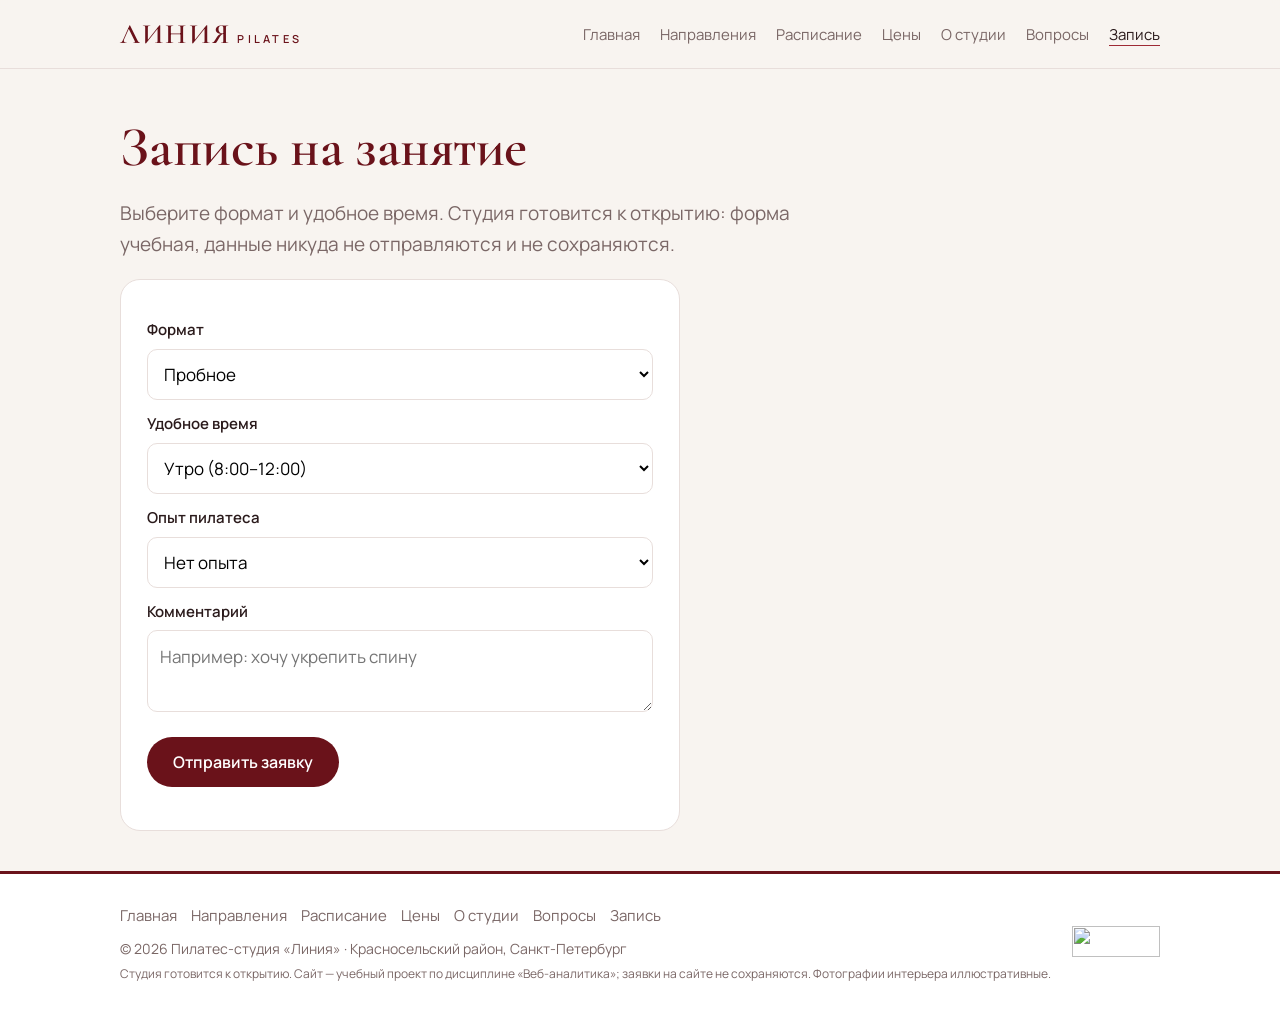
==== booking.html @ c415c810 "Фото зала и раздевалки на главной и в «О студии» Co-Authored-By: Claude Opus 5.5 <noreply@anthropic." ====
<!doctype html>
<html lang="ru">
<head>
<meta charset="utf-8">
<meta name="viewport" content="width=device-width, initial-scale=1">
<title>Запись — пилатес-студия «Линия», Красносельский район</title>
<meta name="description" content="Запись на пробное занятие и абонементы в пилатес-студию «Линия».">
<link rel="icon" href="favicon.svg" type="image/svg+xml">
<link rel="stylesheet" href="style.css">
<!-- Sber Ads (Top100): вставьте ID проекта в build.py -->
<!-- MyTracker: вставьте ID счётчика в build.py -->
</head>
<body id="p-booking" data-tmr="MYTRACKER_COUNTER_ID">
<header class="top"><div class="wrap">
<a class="logo" href="index.html" data-block="logo">ЛИНИЯ<small>pilates</small></a>
<nav data-block="menu"><a href="index.html">Главная</a><a href="classes.html">Направления</a><a href="schedule.html">Расписание</a><a href="prices.html">Цены</a><a href="studio.html">О студии</a><a href="faq.html">Вопросы</a><a href="booking.html" class=on>Запись</a></nav>
</div></header>
<main class="wrap page">

<h1>Запись на занятие</h1>
<p class="lead">Выберите формат и удобное время. Студия готовится к открытию: форма учебная, данные никуда не отправляются и не сохраняются.</p>
<form id="booking" class="fb" action="thanks.html" method="get" data-block="booking-form">
<label for="format">Формат</label>
<select id="format" name="format"><option>Пробное</option><option>Группа</option><option>Вводный курс</option><option>Персональная</option><option>Дуэт</option><option>Абонемент 8</option></select>
<label for="time">Удобное время</label>
<select id="time" name="time"><option>Утро (8:00–12:00)</option><option>Вечер (18:30–21:00)</option><option>Выходные</option></select>
<label for="level">Опыт пилатеса</label>
<select id="level" name="level"><option>Нет опыта</option><option>Занималась на коврике</option><option>Занималась на реформере</option></select>
<label for="msg">Комментарий</label>
<textarea id="msg" name="m" placeholder="Например: хочу укрепить спину"></textarea>
<p><button class="btn" type="submit" id="btn-send">Отправить заявку</button></p>
</form>

</main>
<footer><div class="wrap">
<div><nav data-block="footer-menu"><a href="index.html">Главная</a><a href="classes.html">Направления</a><a href="schedule.html">Расписание</a><a href="prices.html">Цены</a><a href="studio.html">О студии</a><a href="faq.html">Вопросы</a><a href="booking.html">Запись</a></nav>
<div style="margin-top:8px">© 2026 Пилатес-студия «Линия» · Красносельский район, Санкт-Петербург</div>
<div style="font-size:12px;margin-top:4px">Студия готовится к открытию. Сайт — учебный проект по дисциплине «Веб-аналитика»; заявки на сайте не сохраняются. Фотографии интерьера иллюстративные.</div></div>
<div class="counters" data-block="counters"><!--LiveInternet counter--><a href="https://www.liveinternet.ru/click" target="_blank"><img id="licnt" width="88" height="31" style="border:0" title="LiveInternet: показано число просмотров за 24 часа, посетителей за 24 часа и за сегодня" src="[data-uri]" alt=""/></a><script>(function(d,s){d.getElementById("licnt").src=
"https://counter.yadro.ru/hit?t14.6;r"+escape(d.referrer)+
((typeof(s)=="undefined")?"":";s"+s.width+"*"+s.height+"*"+
(s.colorDepth?s.colorDepth:s.pixelDepth))+";u"+escape(d.URL)+
";h"+escape(d.title.substring(0,150))+";"+Math.random()})
(document,screen)</script><!--/LiveInternet--></div>
</div></footer>
<script src="main.js"></script>
</body>
</html>
---- style.css ----
@font-face{font-family:"Manrope";font-style:normal;font-weight:400;font-display:swap;src:url(fonts/manrope-cyrillic-400-normal.woff2) format("woff2");unicode-range:U+0301,U+0400-045F,U+0490-0491,U+04B0-04B1,U+2116}
@font-face{font-family:"Manrope";font-style:normal;font-weight:400;font-display:swap;src:url(fonts/manrope-latin-400-normal.woff2) format("woff2");unicode-range:U+0000-00FF,U+0131,U+0152-0153,U+02BB-02BC,U+02C6,U+02DA,U+02DC,U+2000-206F,U+20AC,U+2122,U+2191,U+2193,U+2212,U+2215,U+FEFF,U+FFFD}
@font-face{font-family:"Manrope";font-style:normal;font-weight:600;font-display:swap;src:url(fonts/manrope-cyrillic-600-normal.woff2) format("woff2");unicode-range:U+0301,U+0400-045F,U+0490-0491,U+04B0-04B1,U+2116}
@font-face{font-family:"Manrope";font-style:normal;font-weight:600;font-display:swap;src:url(fonts/manrope-latin-600-normal.woff2) format("woff2");unicode-range:U+0000-00FF,U+0131,U+0152-0153,U+02BB-02BC,U+02C6,U+02DA,U+02DC,U+2000-206F,U+20AC,U+2122,U+2191,U+2193,U+2212,U+2215,U+FEFF,U+FFFD}
@font-face{font-family:"Manrope";font-style:normal;font-weight:700;font-display:swap;src:url(fonts/manrope-cyrillic-700-normal.woff2) format("woff2");unicode-range:U+0301,U+0400-045F,U+0490-0491,U+04B0-04B1,U+2116}
@font-face{font-family:"Manrope";font-style:normal;font-weight:700;font-display:swap;src:url(fonts/manrope-latin-700-normal.woff2) format("woff2");unicode-range:U+0000-00FF,U+0131,U+0152-0153,U+02BB-02BC,U+02C6,U+02DA,U+02DC,U+2000-206F,U+20AC,U+2122,U+2191,U+2193,U+2212,U+2215,U+FEFF,U+FFFD}
@font-face{font-family:"Cormorant Garamond";font-style:normal;font-weight:500;font-display:swap;src:url(fonts/cormorant-garamond-cyrillic-500-normal.woff2) format("woff2");unicode-range:U+0301,U+0400-045F,U+0490-0491,U+04B0-04B1,U+2116}
@font-face{font-family:"Cormorant Garamond";font-style:normal;font-weight:500;font-display:swap;src:url(fonts/cormorant-garamond-latin-500-normal.woff2) format("woff2");unicode-range:U+0000-00FF,U+0131,U+0152-0153,U+02BB-02BC,U+02C6,U+02DA,U+02DC,U+2000-206F,U+20AC,U+2122,U+2191,U+2193,U+2212,U+2215,U+FEFF,U+FFFD}
@font-face{font-family:"Cormorant Garamond";font-style:normal;font-weight:600;font-display:swap;src:url(fonts/cormorant-garamond-cyrillic-600-normal.woff2) format("woff2");unicode-range:U+0301,U+0400-045F,U+0490-0491,U+04B0-04B1,U+2116}
@font-face{font-family:"Cormorant Garamond";font-style:normal;font-weight:600;font-display:swap;src:url(fonts/cormorant-garamond-latin-600-normal.woff2) format("woff2");unicode-range:U+0000-00FF,U+0131,U+0152-0153,U+02BB-02BC,U+02C6,U+02DA,U+02DC,U+2000-206F,U+20AC,U+2122,U+2191,U+2193,U+2212,U+2215,U+FEFF,U+FFFD}
:root{--ink:#2a1a1b;--muted:#7a6766;--bg:#f8f4f0;--card:#ffffff;--line:#e8dedb;--sage:#8e2230;--sage-d:#6a121a;--clay:#9e2a35;--soft:#f1e6e3;--silver:#bdb9b3}
*{box-sizing:border-box}
html{scroll-behavior:smooth}
body{margin:0;font:17px/1.65 "Manrope",system-ui,-apple-system,"Segoe UI",Roboto,Arial,sans-serif;color:var(--ink);background:var(--bg)}
h1,h2,h3{font-family:"Cormorant Garamond",Georgia,serif;font-weight:600;color:var(--sage-d);letter-spacing:-.01em;line-height:1.1}
a{color:var(--sage-d)}
.wrap{max-width:1080px;margin:0 auto;padding:0 20px}
header.top{background:rgba(248,244,240,.94);backdrop-filter:blur(6px);border-bottom:1px solid var(--line);position:sticky;top:0;z-index:5}
header.top .wrap{display:flex;align-items:center;justify-content:space-between;gap:14px;min-height:68px;flex-wrap:wrap}
.logo{font-family:"Cormorant Garamond",Georgia,serif;font-size:28px;font-weight:600;color:var(--sage-d);text-decoration:none;letter-spacing:.08em}
.logo small{font-family:"Manrope",sans-serif;font-size:11px;letter-spacing:.3em;color:var(--sage-d);margin-left:6px;text-transform:uppercase}
nav a{color:var(--muted);text-decoration:none;margin-left:20px;font-size:15px;white-space:nowrap}
nav a.on,nav a:hover{color:var(--ink)}
nav a.on{border-bottom:1.5px solid var(--clay)}
.btn{display:inline-block;background:var(--sage-d);color:#fff;text-decoration:none;font-weight:600;padding:14px 26px;border-radius:999px;border:0;font:600 16px "Manrope",sans-serif;cursor:pointer}
.btn:hover{background:#8e2230}
.btn.ghost{background:transparent;color:var(--ink);border:1.5px solid var(--ink)}
.hero{display:grid;grid-template-columns:1.1fr .9fr;gap:40px;align-items:center;padding:64px 0 56px}
.hero h1{font-size:clamp(40px,6vw,68px);margin:0 0 18px}
.hero p{font-size:19px;color:var(--muted);margin:0 0 30px;max-width:520px}
.hero .ctas{display:flex;gap:12px;flex-wrap:wrap}
.art{background:var(--soft);border:1px solid var(--line);border-radius:200px 200px 24px 24px;aspect-ratio:4/5;display:flex;align-items:flex-end;justify-content:center;overflow:hidden}
.art svg{width:100%;height:auto}
.eyebrow{font-size:12px;letter-spacing:.24em;text-transform:uppercase;color:var(--clay);font-weight:700;margin-bottom:12px;display:block}
section{padding:24px 0 40px}
section h2{font-size:clamp(30px,4vw,44px);margin:0 0 20px}
.grid{display:grid;grid-template-columns:repeat(auto-fit,minmax(230px,1fr));gap:18px}
.card{background:var(--card);border:1px solid var(--line);border-radius:20px;padding:26px}
.card h3{font-size:26px;margin:0 0 8px}
.card p{color:var(--muted);margin:0 0 10px;font-size:15.5px}
.card .meta{font-size:13px;color:var(--sage-d);font-weight:700;letter-spacing:.04em}
.price{font-family:"Cormorant Garamond",serif;font-size:40px;font-weight:600;margin:6px 0}
.card.feat{background:var(--sage-d);color:#fff;border-color:var(--sage-d)}.card.feat h3,.card.feat .price{color:#fff}
.card.feat p,.card.feat .meta{color:#f3dcdc}
.page h1{font-size:clamp(38px,5vw,56px);margin:48px 0 10px}
.lead{font-size:19px;color:var(--muted);max-width:720px}
table.sch{width:100%;border-collapse:collapse;background:var(--card);border-radius:16px;overflow:hidden;font-size:15px}
.tablewrap{overflow-x:auto;margin:24px 0}
table.sch th,table.sch td{padding:12px 14px;border-bottom:1px solid var(--line);text-align:left;white-space:nowrap}
table.sch th{background:var(--sage-d);color:#fff;font-weight:600}
.tag{display:inline-block;padding:2px 10px;border-radius:999px;background:var(--soft);font-size:13px}
details{background:var(--card);border:1px solid var(--line);border-radius:14px;padding:16px 20px;margin-bottom:10px}
summary{font-weight:700;cursor:pointer}
details p{color:var(--muted);margin:10px 0 0}
form.fb{background:var(--card);border:1px solid var(--line);border-radius:20px;padding:26px;max-width:560px}
form.fb label{display:block;font-weight:600;margin:12px 0 6px;font-size:15px}
form.fb input,form.fb select,form.fb textarea{width:100%;padding:12px;border:1px solid var(--line);border-radius:10px;font:inherit;background:#fff}
.note{background:var(--soft);border-radius:14px;padding:16px 20px;margin:20px 0;color:var(--muted);font-size:15px}
.steps{counter-reset:s;display:grid;grid-template-columns:repeat(auto-fit,minmax(220px,1fr));gap:18px}
.steps div{counter-increment:s;background:var(--card);border:1px solid var(--line);border-radius:20px;padding:24px}
.steps div::before{content:"0" counter(s);font-family:"Cormorant Garamond",serif;font-size:40px;color:var(--clay);display:block}
footer{border-top:3px solid var(--sage-d);background:#fff;padding:30px 0;color:var(--muted);font-size:14px;margin-top:40px}
footer .wrap{display:flex;justify-content:space-between;align-items:center;gap:16px;flex-wrap:wrap}
footer nav a{margin:0 14px 0 0}
@media(max-width:760px){.hero{grid-template-columns:1fr;padding-top:36px}.art{max-width:360px}header.top nav{display:flex;flex-wrap:wrap;gap:4px 14px;padding-bottom:10px}nav a{margin:0}header.top{position:static}}
.steps h3{font-size:28px;margin:6px 0 6px}.steps p{color:var(--muted);margin:0}
/* анимации */
.reveal{opacity:0;transform:translateY(24px);transition:opacity .8s ease,transform .8s ease}
.reveal.in{opacity:1;transform:none}
.card,.steps div,details{transition:transform .35s ease,box-shadow .35s ease,border-color .35s ease}
.card:hover,.steps div:hover{transform:translateY(-4px);box-shadow:0 14px 34px -18px rgba(106,18,26,.35);border-color:#d9c4c1}
.btn{transition:background .25s ease,transform .25s ease}
.btn:hover{transform:translateY(-1px)}
.hero h1,.hero p,.hero .ctas,.hero .eyebrow{animation:rise .9s ease both}
.hero p{animation-delay:.12s}.hero .ctas{animation-delay:.24s}
.art{animation:rise 1.1s .1s ease both}
@keyframes rise{from{opacity:0;transform:translateY(18px)}to{opacity:1;transform:none}}
@media (prefers-reduced-motion:reduce){.reveal,.hero *,.art{animation:none!important;transition:none!important;opacity:1!important;transform:none!important}}

.art.photo{aspect-ratio:4/4.6;align-items:stretch}
.art.photo img{width:100%;height:100%;object-fit:cover;object-position:42% 60%;display:block}
.gallery{display:grid;grid-template-columns:2fr 1fr;gap:18px;margin:28px 0 36px}
.gallery figure{margin:0;border-radius:20px;overflow:hidden;background:var(--soft);position:relative}
.gallery img{width:100%;height:100%;max-height:460px;object-fit:cover;display:block;transition:transform .8s ease}
.gallery figure:hover img{transform:scale(1.03)}
.gallery figcaption{position:absolute;left:14px;bottom:12px;background:rgba(255,255,255,.88);color:var(--sage-d);font-size:13px;font-weight:700;padding:4px 12px;border-radius:999px}
@media(max-width:760px){.gallery{grid-template-columns:1fr}}
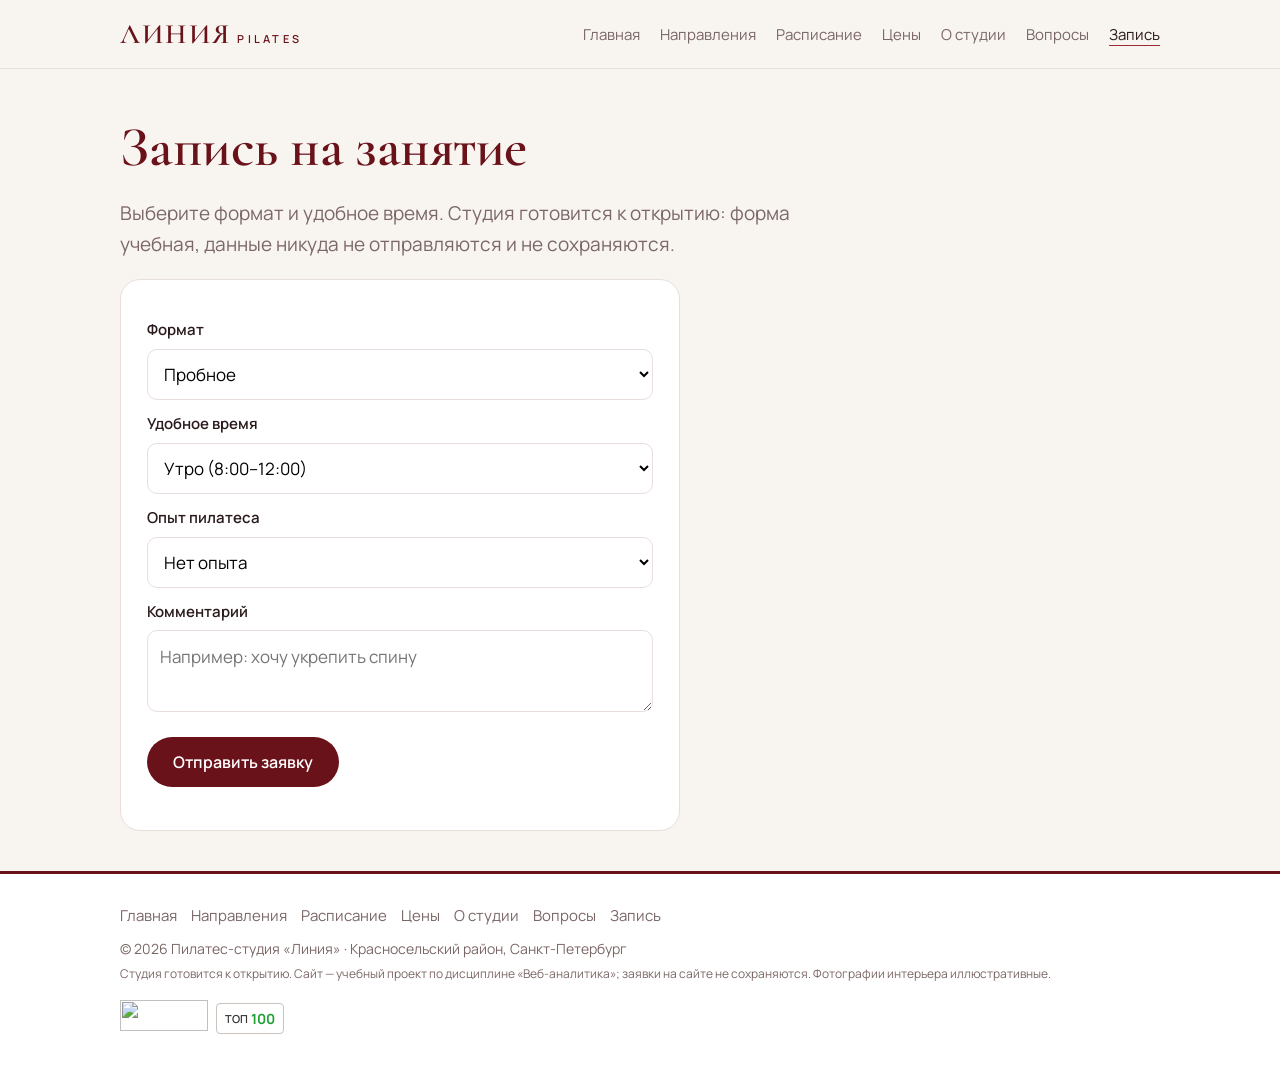
==== commit 6764a22b: "Кнопка рейтинга Топ-100 в подвале Co-Authored-By: Claude Opus 5.5 <noreply@anthropic.com> Claude-Ses" ====
--- a/booking.html
+++ b/booking.html
@@ -7,10 +7,44 @@
 <meta name="description" content="Запись на пробное занятие и абонементы в пилатес-студию «Линия».">
 <link rel="icon" href="favicon.svg" type="image/svg+xml">
 <link rel="stylesheet" href="style.css">
-<!-- Sber Ads (Top100): вставьте ID проекта в build.py -->
-<!-- MyTracker: вставьте ID счётчика в build.py -->
+<!-- Top100 (Kraken) Counter / Sber Ads -->
+<script>
+(function (w, d, c) {
+(w[c] = w[c] || []).push(function() {
+    var options = {
+        project: 7753235,
+        attributes_dataset: [ "block" ],
+        trackHashes: true,
+        user_id: null,
+    };
+    try { w.top100Counter = new top100(options); } catch(e) { }
+});
+var n = d.getElementsByTagName("script")[0],
+s = d.createElement("script"),
+f = function () { n.parentNode.insertBefore(s, n); };
+s.type = "text/javascript"; s.async = true;
+s.src = (d.location.protocol == "https:" ? "https:" : "http:") + "//st.top100.ru/top100/top100.js";
+if (w.opera == "[object Opera]") { d.addEventListener("DOMContentLoaded", f, false); } else { f(); }
+})(window, document, "_top100q");
+</script>
+<noscript><img src="//counter.rambler.ru/top100.cnt?pid=7753235" alt="Топ-100" style="position:absolute;left:-9999px"></noscript>
+<!-- END Top100 (Kraken) Counter -->
+<!-- Top.Mail.Ru / MyTracker counter -->
+<script>
+var _tmr = window._tmr || (window._tmr = []);
+_tmr.push({id: "3808235", type: "pageView", start: (new Date()).getTime()});
+(function (d, w, id) {
+  if (d.getElementById(id)) return;
+  var ts = d.createElement("script"); ts.type = "text/javascript"; ts.async = true; ts.id = id;
+  ts.src = "https://top-fwz1.mail.ru/js/code.js";
+  var f = function () {var s = d.getElementsByTagName("script")[0]; s.parentNode.insertBefore(ts, s);};
+  if (w.opera == "[object Opera]") { d.addEventListener("DOMContentLoaded", f, false); } else { f(); }
+})(document, window, "tmr-code");
+</script>
+<noscript><div><img src="https://top-fwz1.mail.ru/counter?id=3808235;js=na" style="position:absolute;left:-9999px;" alt="Top.Mail.Ru"></div></noscript>
+<!-- /Top.Mail.Ru / MyTracker counter -->
 </head>
-<body id="p-booking" data-tmr="MYTRACKER_COUNTER_ID">
+<body id="p-booking" data-tmr="3808235">
 <header class="top"><div class="wrap">
 <a class="logo" href="index.html" data-block="logo">ЛИНИЯ<small>pilates</small></a>
 <nav data-block="menu"><a href="index.html">Главная</a><a href="classes.html">Направления</a><a href="schedule.html">Расписание</a><a href="prices.html">Цены</a><a href="studio.html">О студии</a><a href="faq.html">Вопросы</a><a href="booking.html" class=on>Запись</a></nav>
@@ -41,7 +75,7 @@
 ((typeof(s)=="undefined")?"":";s"+s.width+"*"+s.height+"*"+
 (s.colorDepth?s.colorDepth:s.pixelDepth))+";u"+escape(d.URL)+
 ";h"+escape(d.title.substring(0,150))+";"+Math.random()})
-(document,screen)</script><!--/LiveInternet--></div>
+(document,screen)</script><!--/LiveInternet--><a class="top100-badge" href="https://top100.rambler.ru/" target="_blank" rel="noopener" title="Рейтинг Топ-100 — Статистика от SberAds"><span>ТОП</span><b>100</b></a></div>
 </div></footer>
 <script src="main.js"></script>
 </body>
--- a/style.css
+++ b/style.css
@@ -85,3 +85,8 @@
 .gallery figure:hover img{transform:scale(1.03)}
 .gallery figcaption{position:absolute;left:14px;bottom:12px;background:rgba(255,255,255,.88);color:var(--sage-d);font-size:13px;font-weight:700;padding:4px 12px;border-radius:999px}
 @media(max-width:760px){.gallery{grid-template-columns:1fr}}
+
+.counters{display:flex;gap:8px;align-items:center}
+.top100-badge{display:inline-flex;align-items:center;gap:3px;height:31px;padding:0 8px;border:1px solid #c9c2bd;border-radius:4px;background:#fff;text-decoration:none;font:700 11px/1 "Manrope",Arial,sans-serif;color:#21a038}
+.top100-badge span{color:#333;font-weight:600}
+.top100-badge b{color:#21a038;font-size:14px}
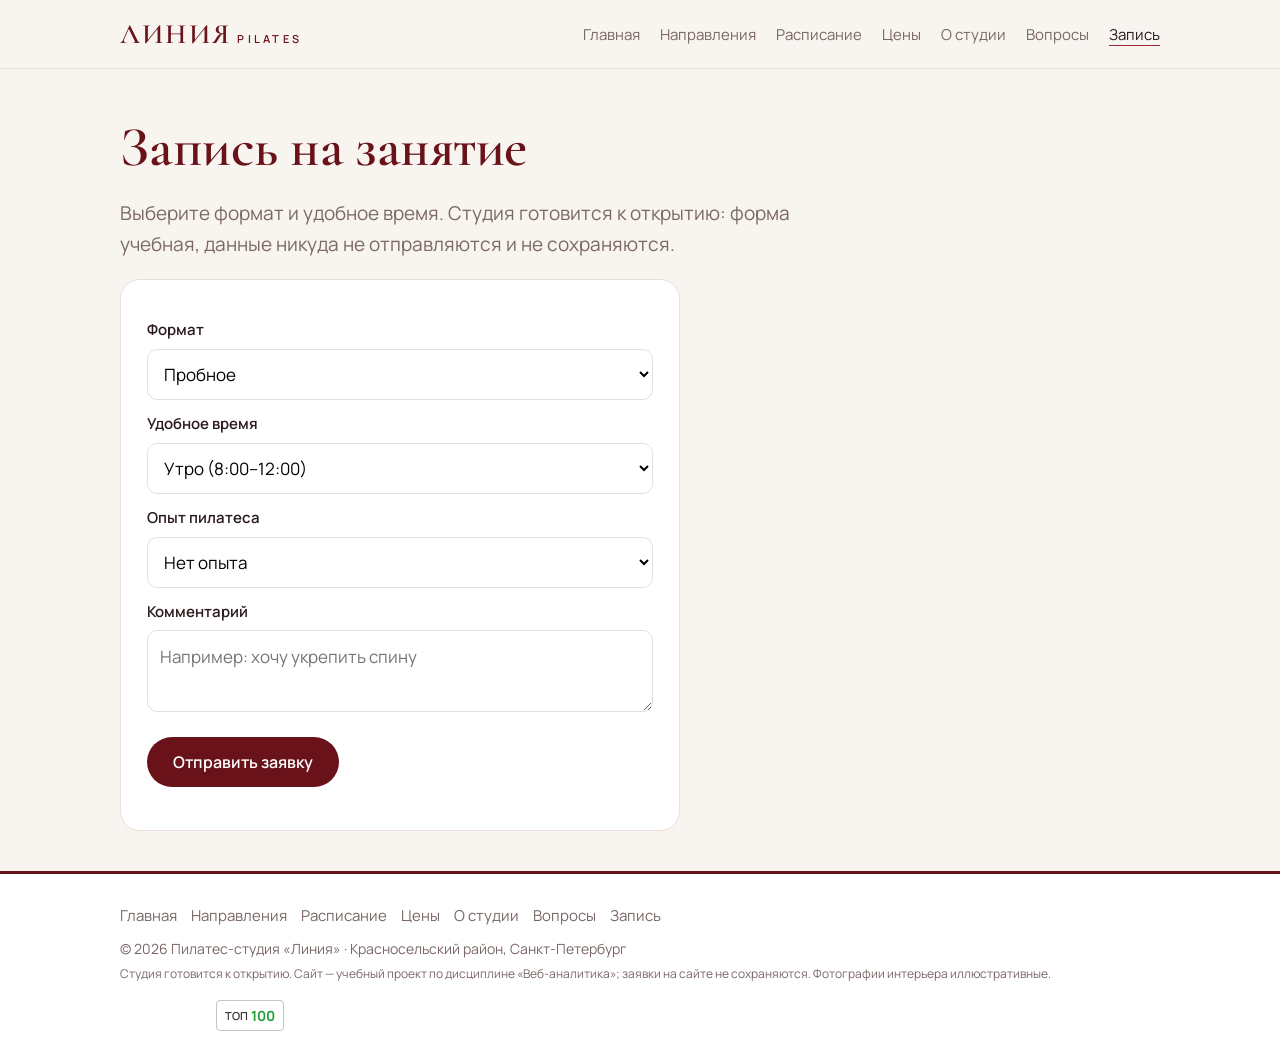
==== commit 7a8ffa4d: "LiveInternet: невидимый счётчик + логотип 88x15 по выбранному коду Co-Authored-By: Claude Opus 5.5 <" ====
--- a/booking.html
+++ b/booking.html
@@ -45,6 +45,13 @@
 <!-- /Top.Mail.Ru / MyTracker counter -->
 </head>
 <body id="p-booking" data-tmr="3808235">
+<!--LiveInternet counter--><script>
+new Image().src = "https://counter.yadro.ru/hit?r"+
+escape(document.referrer)+((typeof(screen)=="undefined")?"":
+";s"+screen.width+"*"+screen.height+"*"+(screen.colorDepth?
+screen.colorDepth:screen.pixelDepth))+";u"+escape(document.URL)+
+";h"+escape(document.title.substring(0,150))+
+";"+Math.random();</script><!--/LiveInternet-->
 <header class="top"><div class="wrap">
 <a class="logo" href="index.html" data-block="logo">ЛИНИЯ<small>pilates</small></a>
 <nav data-block="menu"><a href="index.html">Главная</a><a href="classes.html">Направления</a><a href="schedule.html">Расписание</a><a href="prices.html">Цены</a><a href="studio.html">О студии</a><a href="faq.html">Вопросы</a><a href="booking.html" class=on>Запись</a></nav>
@@ -70,12 +77,10 @@
 <div><nav data-block="footer-menu"><a href="index.html">Главная</a><a href="classes.html">Направления</a><a href="schedule.html">Расписание</a><a href="prices.html">Цены</a><a href="studio.html">О студии</a><a href="faq.html">Вопросы</a><a href="booking.html">Запись</a></nav>
 <div style="margin-top:8px">© 2026 Пилатес-студия «Линия» · Красносельский район, Санкт-Петербург</div>
 <div style="font-size:12px;margin-top:4px">Студия готовится к открытию. Сайт — учебный проект по дисциплине «Веб-аналитика»; заявки на сайте не сохраняются. Фотографии интерьера иллюстративные.</div></div>
-<div class="counters" data-block="counters"><!--LiveInternet counter--><a href="https://www.liveinternet.ru/click" target="_blank"><img id="licnt" width="88" height="31" style="border:0" title="LiveInternet: показано число просмотров за 24 часа, посетителей за 24 часа и за сегодня" src="[data-uri]" alt=""/></a><script>(function(d,s){d.getElementById("licnt").src=
-"https://counter.yadro.ru/hit?t14.6;r"+escape(d.referrer)+
-((typeof(s)=="undefined")?"":";s"+s.width+"*"+s.height+"*"+
-(s.colorDepth?s.colorDepth:s.pixelDepth))+";u"+escape(d.URL)+
-";h"+escape(d.title.substring(0,150))+";"+Math.random()})
-(document,screen)</script><!--/LiveInternet--><a class="top100-badge" href="https://top100.rambler.ru/" target="_blank" rel="noopener" title="Рейтинг Топ-100 — Статистика от SberAds"><span>ТОП</span><b>100</b></a></div>
+<div class="counters" data-block="counters"><!--LiveInternet logo--><a href="https://www.liveinternet.ru/click"
+target="_blank"><img src="https://counter.yadro.ru/logo?23.6"
+title="LiveInternet: показано число посетителей за сегодня"
+alt="" style="border:0" width="88" height="15"/></a><!--/LiveInternet--><a class="top100-badge" href="https://top100.rambler.ru/" target="_blank" rel="noopener" title="Рейтинг Топ-100 — Статистика от SberAds"><span>ТОП</span><b>100</b></a></div>
 </div></footer>
 <script src="main.js"></script>
 </body>
